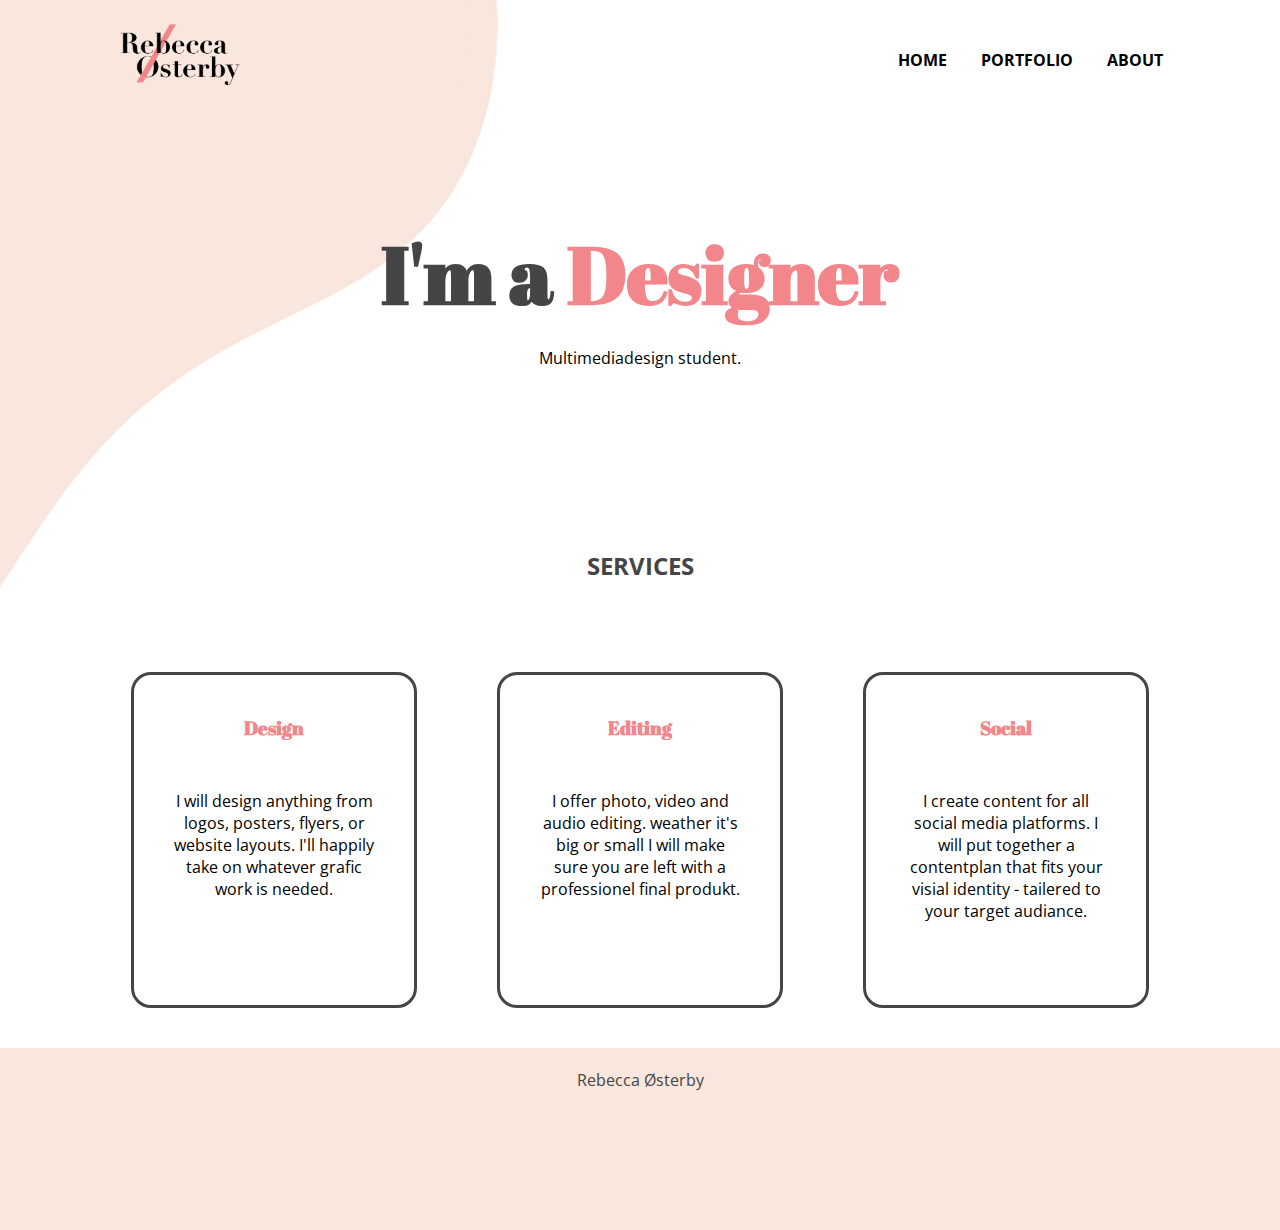
==== about.html @ a35cdff2 "All pages first" ====
<!DOCTYPE html>
<html lang="da"> 
<head>
    <meta charset="utf-8">
    <meta http-equiv="x-ua-compatible" content="ie=edge">
    <meta name="viewport" content="width=device-width, initial-sccale=1.0">
    <link rel="stylesheet" href="stylesheet.css">
    <link href="img/favicon.ico" rel="shortcut icon"  type="image/x-icon"/>
    <title>Min portfolio</title>
</head>
<body>
    <div class="nav-container">
        <nav>
            <img src="img/logo.png" class="logo" alt="logo" >
            <ul>
                <li><a href="index.html">HOME</a></li>
                <li><a href="portfolio.html">PORTFOLIO</a></li>
                <li><a href="about.html">ABOUT</a></li>
            </ul>
        </nav>
    </div>
    
    <section class="intro">
        <h1>I'm a<span> Designer</span></h1>
        <p>Multimediadesign student. </p>
    </section>
    
    <section class="services">
        <h2>SERVICES</h2>
        <div class="container">
            <section class="box1">
                <div class="design">
                    <h3>Design</h3>
                    <p>I will design anything from logos, posters, flyers, or website layouts. I'll happily take on whatever grafic work is needed. </p>
                </div>
                <div class="editing">
                    <h3>Editing</h3>
                    <p>I offer photo, video and audio editing. weather it's big or small I will make sure you are left with a professionel final produkt. </p>
                </div>
                <div class="some">
                    <h3>Social</h3>
                    <p>I create content for all social media platforms. I will put together a contentplan that fits your visial identity - tailered to your target audiance.</p>
                </div>
            </section>
        </div>
    </section>


<footer>
    <p>Rebecca Østerby</p>
</footer>
</body>
</html>
---- stylesheet.css ----
:root{
    --bgg-color: #F9E6DC; 
    --txt-color: #464545; 
    --link-color: rgb(0, 0, 0); 
    --link-hover-color: rgb(119, 118, 118);
    --detail-color: #f3868b; 
}

@font-face {
    font-family: abril;
    src: url(font/AbrilFatface-Regular.ttf);
}

@font-face {
    font-family: open-sans;
    src: url(font/OpenSans-VariableFont_wdth\,wght.ttf);
}

*{
    margin: 0;
    padding: 0;
    font-family: open-sans;
}

body{
    background-image: url(./img/bgg.jpg);
    background-size: cover;
    background-repeat: no-repeat;
    background-attachment: fixed;
}

.nav-container{
    position: relative;
    width: 100%;
    height: 100%;
}

nav{
    display: flex;
    width: 84%;
    margin: auto;
    padding: 20px 0;
    align-items: center;
    justify-content: space-between;
    flex-direction: column;
}

nav ul li{
    display: inline;
    list-style: none;
    margin: 10px 15px;
}

nav ul li a {
    text-decoration: none;
    color: var(--link-color);
    font-weight: bold;
}

nav ul li a:hover {
    color: var(--link-hover-color);
}

.logo {
  width: 100%;
  height: auto;
  max-width: 150px;
  margin-bottom: 10px;
    
}

.intro {
    text-align: center;
    margin-top: 100px;

}

.intro h1{
    font-family: abril;
    font-size: 80px;
    color:var(--txt-color);
    margin-bottom: 20px;

}

span{
    color: var(--detail-color);
    font-family: abril;
}

.services{
    margin-top: 180px;
}

.services h2{
    text-align: center;
    margin: 50px;
    color:var(--txt-color);
}

.container {
    display: flex;
    flex-direction: column;
    align-items: center;
}

.container div {
    margin: 40px;
}

.container h3{
    margin-bottom: 50px;
    color: var(--txt-color);
    font-family: abril;
    color: var(--detail-color);
}

.design, .editing, .some{
    border: 3px solid #464545;
    border-radius: 20px;
    padding: 40px;
    margin: 10px;
    text-align: center;
    width: 200px;
    height: 250px;

}

footer{
    color: #464545;
    background-color:  #F9E6DC;
    text-align: center;
    padding: 21px;
    height: 140px;
}

@media screen and (min-width: 720px) {

    nav{
        flex-direction: row;
    }

    .box1{
        display: flex;
        flex-direction: row;
        justify-content: center;

    }

    
}
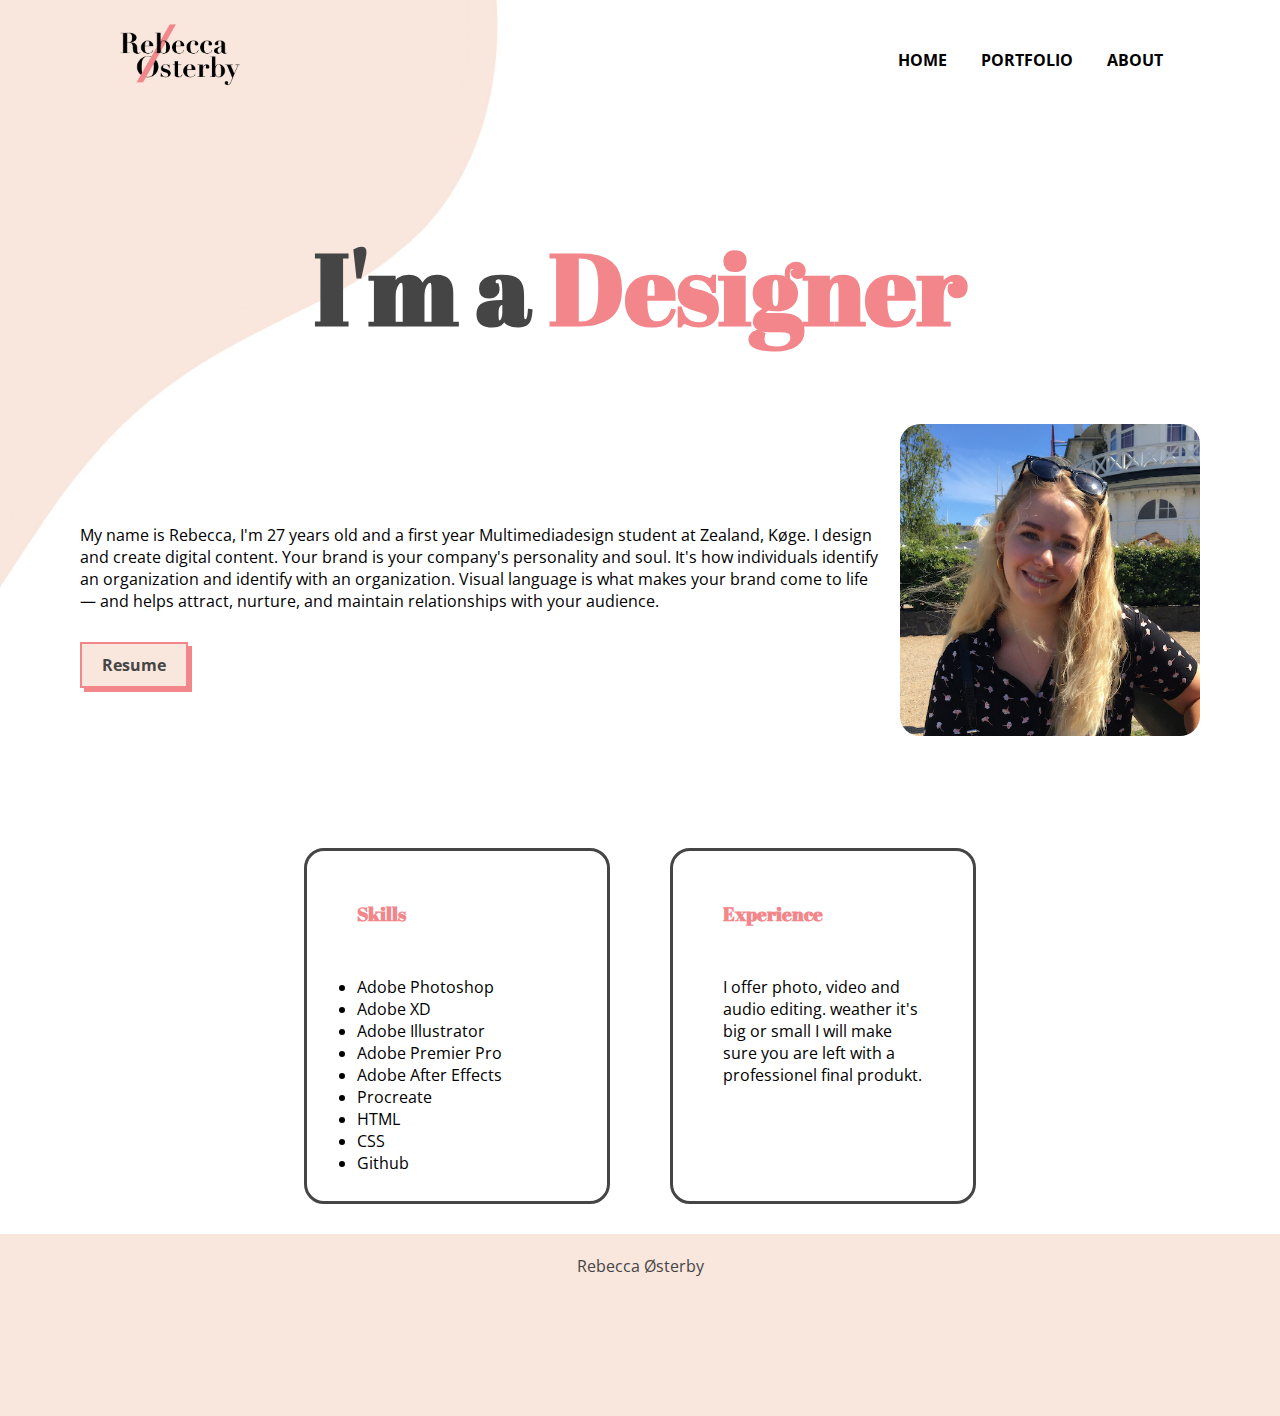
==== commit fcd9f71e: "Halfway done" ====
--- a/about.html
+++ b/about.html
@@ -22,27 +22,36 @@
     
     <section class="intro">
         <h1>I'm a<span> Designer</span></h1>
-        <p>Multimediadesign student. </p>
     </section>
-    
-    <section class="services">
-        <h2>SERVICES</h2>
-        <div class="container">
-            <section class="box1">
-                <div class="design">
-                    <h3>Design</h3>
-                    <p>I will design anything from logos, posters, flyers, or website layouts. I'll happily take on whatever grafic work is needed. </p>
-                </div>
-                <div class="editing">
-                    <h3>Editing</h3>
-                    <p>I offer photo, video and audio editing. weather it's big or small I will make sure you are left with a professionel final produkt. </p>
-                </div>
-                <div class="some">
-                    <h3>Social</h3>
-                    <p>I create content for all social media platforms. I will put together a contentplan that fits your visial identity - tailered to your target audiance.</p>
-                </div>
-            </section>
+
+        <img src="img/mig.png" class="img-me" alt="me">    
+
+    <section class="info">
+        <p>My name is Rebecca, I'm 27 years old and a first year Multimediadesign student at Zealand, Køge. I design and create digital content. Your brand is your company's personality and soul. It's how individuals identify an organization and identify with an organization. Visual language is what makes your brand come to life — and helps attract, nurture, and maintain relationships with your audience.</p>      
+        <a href="#" target="_blank">Resume</a>
+    </section>
+
+    <div class="clr"></div>
+
+    <section class="about">
+        <div class="skills">
+            <h3>Skills</h3>
+        <ul>
+             <li>Adobe Photoshop</li>
+            <li>Adobe XD</li>
+            <li>Adobe Illustrator</li>
+            <li>Adobe Premier Pro</li>
+            <li>Adobe After Effects</li>
+            <li>Procreate</li>
+            <li>HTML</li>
+            <li>CSS</li>
+            <li>Github</li>
+        </ul>
         </div>
+            <div class="experience">
+                <h3>Experience</h3>
+                <p>I offer photo, video and audio editing. weather it's big or small I will make sure you are left with a professionel final produkt. </p>
+         </div>
     </section>
 
 
--- a/stylesheet.css
+++ b/stylesheet.css
@@ -28,6 +28,7 @@
     background-repeat: no-repeat;
     background-attachment: fixed;
 }
+/* Nav css start */
 
 .nav-container{
     position: relative;
@@ -69,6 +70,10 @@
     
 }
 
+/* Nav css slut */
+
+/* Home css start */
+
 .intro {
     text-align: center;
     margin-top: 100px;
@@ -86,6 +91,7 @@
 span{
     color: var(--detail-color);
     font-family: abril;
+    
 }
 
 .services{
@@ -98,17 +104,14 @@
     color:var(--txt-color);
 }
 
-.container {
+.box {
     display: flex;
     flex-direction: column;
     align-items: center;
 }
 
-.container div {
-    margin: 40px;
-}
-
-.container h3{
+
+.box h3{
     margin-bottom: 50px;
     color: var(--txt-color);
     font-family: abril;
@@ -126,6 +129,98 @@
 
 }
 
+/* Home css slut */
+
+/* Portfolio css start */
+
+.work{
+    margin-top: 60px;
+}
+
+.work ul li{
+    margin: 30px;
+    list-style: none;
+}
+
+.work ul li a{
+    font-size: 60px;
+    text-decoration: none;
+    color: var(--txt-color);
+    font-weight: bold;
+    font-style: italic;
+    text-shadow: 5px 5px var(--bgg-color);
+
+}
+
+.work ul li a:hover {
+    color: var(--detail-color);
+}
+
+
+/* About css start */
+
+
+.img-me{
+    display: block;
+    border-radius: 20px;
+    width: 300px;
+    height: auto;
+    margin-left: auto;
+    margin-right: auto;
+    margin-top: 50px;
+    margin-bottom: 50px;
+    
+}
+
+.info{
+    margin: 30px;
+}
+
+
+.info a {
+    background-color: var(--bgg-color);
+    color: var(--txt-color);
+    padding: 10px 20px;
+    text-align: center;
+    text-decoration: none;
+    display: inline-block;
+    margin-top: 30px;
+    margin-bottom: 100px;
+    font-weight: bold;
+    border: 2px solid var(--detail-color);
+    box-shadow: 4px 4px var(--detail-color);
+}
+
+.info a:hover{
+    color: var(--detail-color);
+}
+
+.about{
+    display: flex;
+    flex-direction: column;
+    align-items: center;
+}
+
+.about h3{
+    margin-bottom: 50px;
+    color: var(--txt-color);
+    font-family: abril;
+    color: var(--detail-color);
+}
+
+.skills, .experience {
+    border: 3px solid #464545;
+    border-radius: 20px;
+    padding: 50px;
+    margin: 10px;
+    width: 200px;
+    height: 250px;
+}
+
+/* About css slut */
+
+/* Footer */
+
 footer{
     color: #464545;
     background-color:  #F9E6DC;
@@ -140,12 +235,55 @@
         flex-direction: row;
     }
 
-    .box1{
+    .intro h1{
+        font-size: 100px;
+    }
+
+    .box{
         display: flex;
         flex-direction: row;
         justify-content: center;
-
-    }
-
-    
-}
+        
+    }
+
+    .design, .editing, .some{
+        margin: 30px;
+    }
+
+    .info {
+        margin-left: 80px;
+        margin-top: 170px;
+    }
+    .info p{
+        width: 800px;
+    }
+
+    .img-me{
+        float: right;
+        margin-right: 80px;
+    }
+
+    .clr{
+        clear: both;
+    }
+
+
+    .work{
+        margin: 200px;
+    }
+
+    .work ul li a{
+        font-size: 100px;
+        
+    }
+    .about{
+        flex-direction: row;
+        justify-content: center;
+    }
+
+    .skills, .experience{
+        margin: 30px;
+    }
+
+
+}
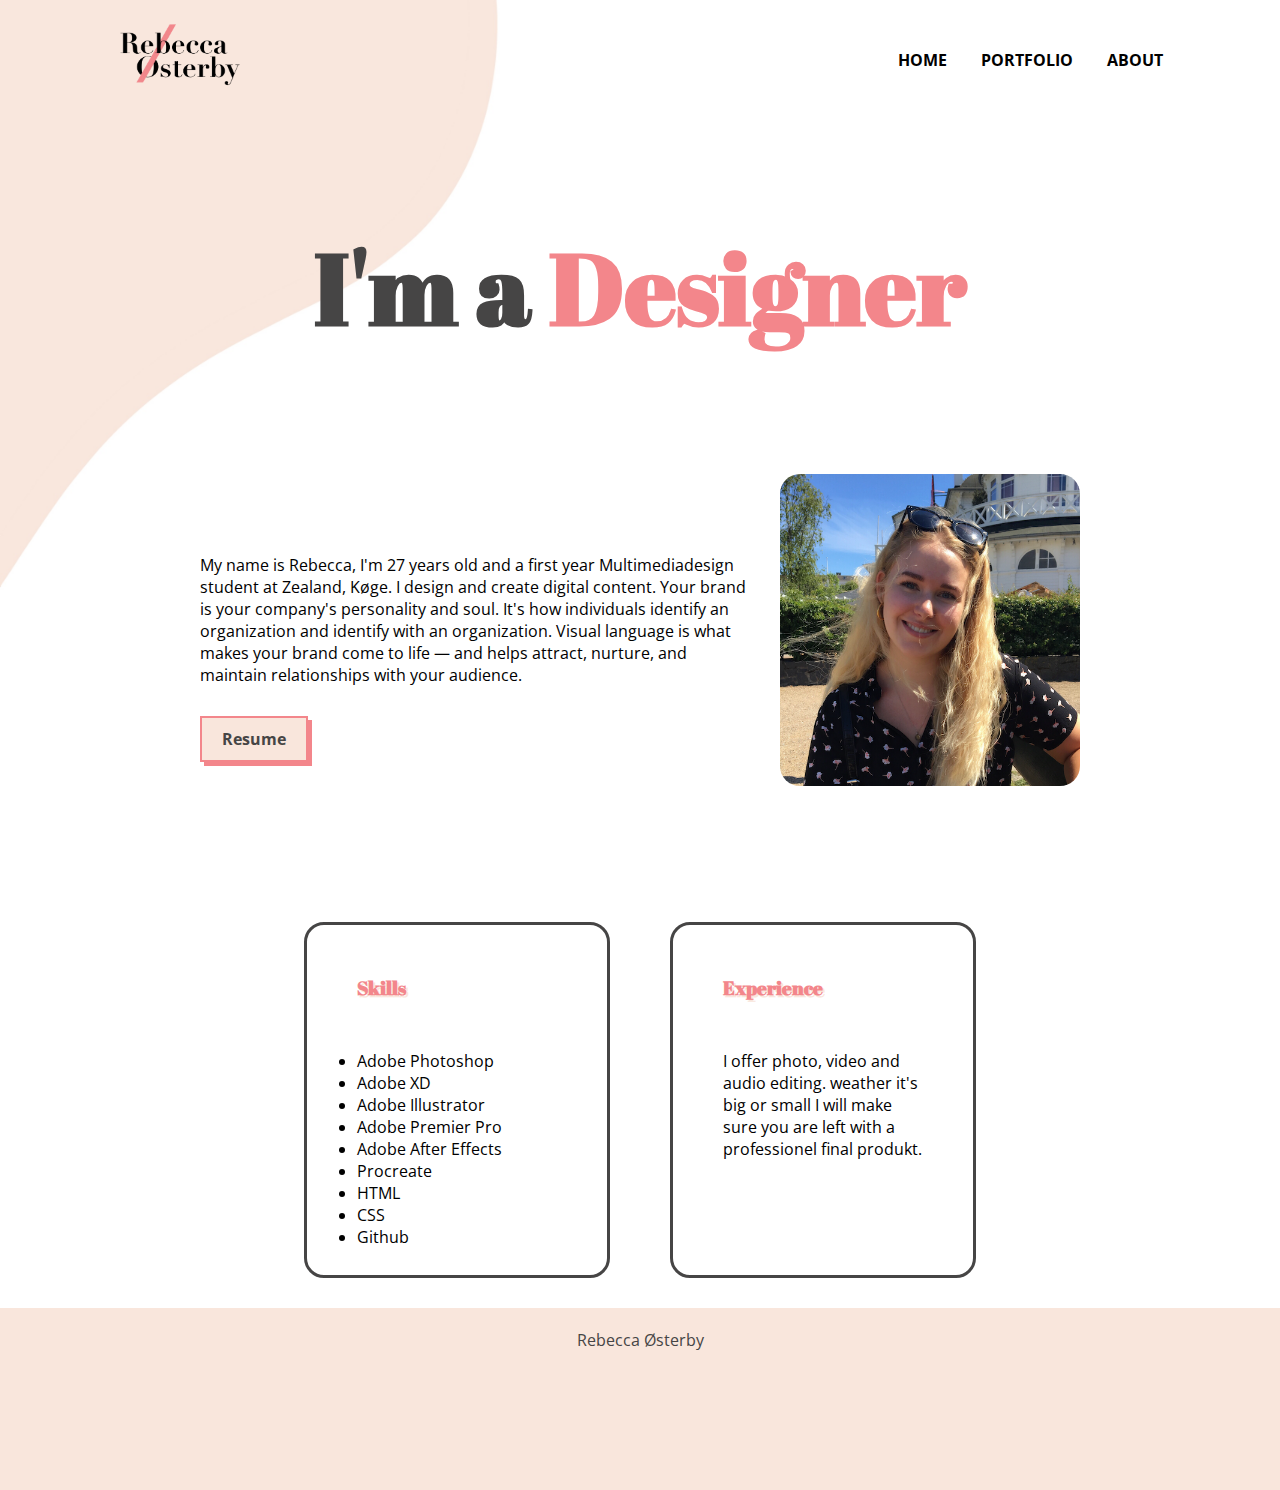
==== commit 6b5108bf: "Button og font rettelser" ====
--- a/about.html
+++ b/about.html
@@ -24,8 +24,10 @@
         <h1>I'm a<span> Designer</span></h1>
     </section>
 
+    <div>
         <img src="img/mig.png" class="img-me" alt="me">    
-
+    </div>
+    
     <section class="info">
         <p>My name is Rebecca, I'm 27 years old and a first year Multimediadesign student at Zealand, Køge. I design and create digital content. Your brand is your company's personality and soul. It's how individuals identify an organization and identify with an organization. Visual language is what makes your brand come to life — and helps attract, nurture, and maintain relationships with your audience.</p>      
         <a href="#" target="_blank">Resume</a>
@@ -37,7 +39,7 @@
         <div class="skills">
             <h3>Skills</h3>
         <ul>
-             <li>Adobe Photoshop</li>
+            <li>Adobe Photoshop</li>
             <li>Adobe XD</li>
             <li>Adobe Illustrator</li>
             <li>Adobe Premier Pro</li>
--- a/stylesheet.css
+++ b/stylesheet.css
@@ -116,6 +116,7 @@
     color: var(--txt-color);
     font-family: abril;
     color: var(--detail-color);
+    text-shadow: 2px 2px var(--bgg-color);
 }
 
 .design, .editing, .some{
@@ -206,6 +207,7 @@
     color: var(--txt-color);
     font-family: abril;
     color: var(--detail-color);
+    text-shadow: 2px 2px var(--bgg-color);
 }
 
 .skills, .experience {
@@ -251,16 +253,16 @@
     }
 
     .info {
-        margin-left: 80px;
-        margin-top: 170px;
+        margin-left: 200px;
+        margin-top: 200px;
     }
     .info p{
-        width: 800px;
+        width: 650px;
     }
 
     .img-me{
         float: right;
-        margin-right: 80px;
+        margin: 100px 200px 100px 30px;
     }
 
     .clr{
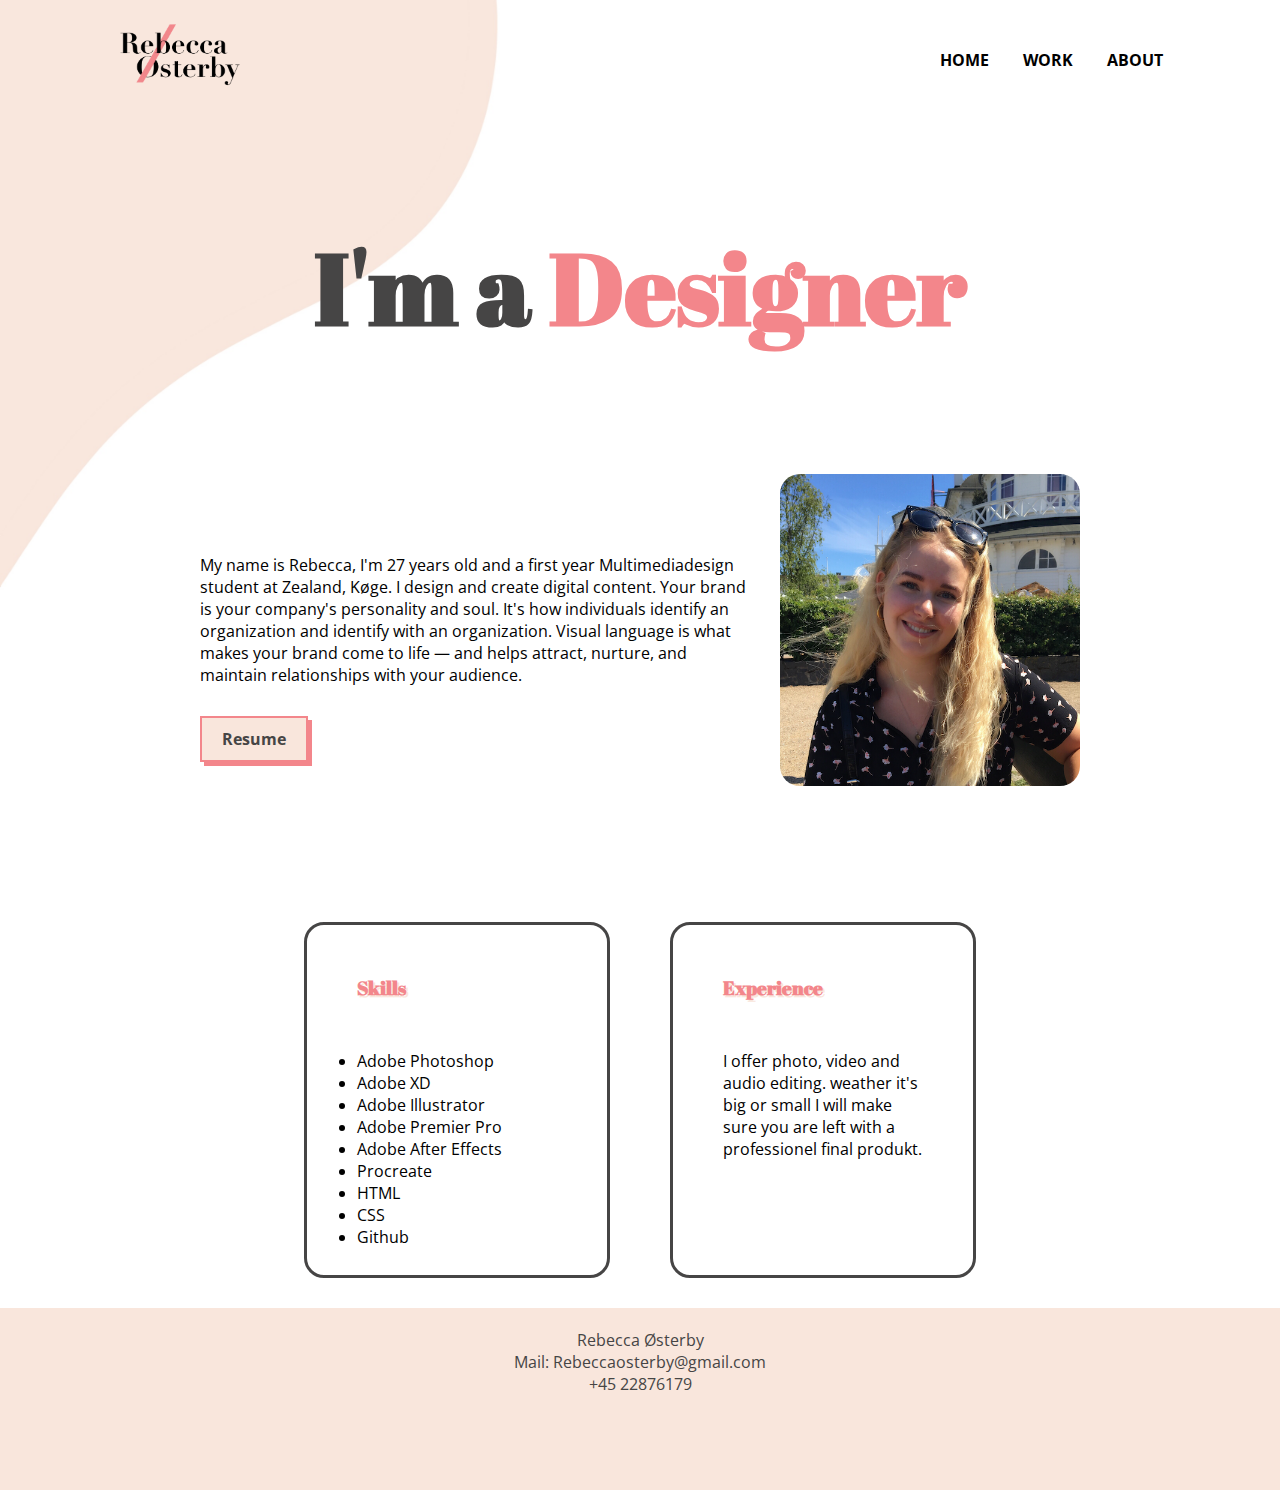
==== commit d918c08c: "work sider tilføjet" ====
--- a/about.html
+++ b/about.html
@@ -6,7 +6,7 @@
     <meta name="viewport" content="width=device-width, initial-sccale=1.0">
     <link rel="stylesheet" href="stylesheet.css">
     <link href="img/favicon.ico" rel="shortcut icon"  type="image/x-icon"/>
-    <title>Min portfolio</title>
+    <title>My portfolio</title>
 </head>
 <body>
     <div class="nav-container">
@@ -14,7 +14,7 @@
             <img src="img/logo.png" class="logo" alt="logo" >
             <ul>
                 <li><a href="index.html">HOME</a></li>
-                <li><a href="portfolio.html">PORTFOLIO</a></li>
+                <li><a href="work.html">WORK</a></li>
                 <li><a href="about.html">ABOUT</a></li>
             </ul>
         </nav>
@@ -27,7 +27,7 @@
     <div>
         <img src="img/mig.png" class="img-me" alt="me">    
     </div>
-    
+
     <section class="info">
         <p>My name is Rebecca, I'm 27 years old and a first year Multimediadesign student at Zealand, Køge. I design and create digital content. Your brand is your company's personality and soul. It's how individuals identify an organization and identify with an organization. Visual language is what makes your brand come to life — and helps attract, nurture, and maintain relationships with your audience.</p>      
         <a href="#" target="_blank">Resume</a>
@@ -59,6 +59,8 @@
 
 <footer>
     <p>Rebecca Østerby</p>
+    <p>Mail: Rebeccaosterby@gmail.com</p>
+    <p>+45 22876179</p>
 </footer>
 </body>
 </html>--- a/stylesheet.css
+++ b/stylesheet.css
@@ -221,6 +221,118 @@
 
 /* About css slut */
 
+/* Rumrejsen css start */
+
+.rumrejsen{
+    margin-top: 100px;
+}
+
+.rumrejsen h2{
+    font-family: abril;
+    color: var(--detail-color);
+    margin: 20px;
+}
+
+.rumrejsen p{
+    margin: 20px;
+}
+
+.img-rum1 {
+    display: block;
+    width: 350px;
+    height: auto;
+    margin-left: auto;
+    margin-right: auto;
+    margin-top: 50px;
+    margin-bottom: 50px;
+    
+}
+
+/* Rumrejsen css slut */
+
+/* LivsLæring css start */
+
+.livslæring{
+    margin-top: 100px;
+}
+
+.livslæring h2{
+    font-family: abril;
+    color: var(--detail-color);
+    margin: 20px;
+}
+
+.livslæring p{
+    margin: 20px;
+}
+
+.img-livslæring {
+    display: block;
+    width: 200px;
+    height: auto;
+    margin-left: auto;
+    margin-right: auto;
+    margin-top: 50px;
+    margin-bottom: 50px;
+    
+}
+
+.img-livslæring2 {
+    display: block;
+    border-radius: 20px;
+    width: 200px;
+    height: auto;
+    margin-left: auto;
+    margin-right: auto;
+    margin-top: 50px;
+    margin-bottom: 50px;
+}
+
+/* LivsLæring css slut */
+
+/* Dans css start */
+
+.dans{
+    margin-top: 100px;
+}
+
+.dans h2{
+    font-family: abril;
+    color: var(--detail-color);
+    margin: 20px;
+}
+
+.dans p{
+    margin: 20px;
+}
+
+.img-dans {
+    display: block;
+    width: 300px;
+    height: auto;
+    margin-left: auto;
+    margin-right: auto;
+    margin-top: 50px;
+    margin-bottom: 50px;
+    
+}
+
+.img-dans2 {
+    display: block;
+    border-radius: 20px;
+    width: 200px;
+    height: auto;
+    margin-left: auto;
+    margin-right: auto;
+    margin-top: 50px;
+    margin-bottom: 50px;
+}
+
+
+/* Dans css slut */
+
+
+
 /* Footer */
 
 footer{
@@ -269,7 +381,6 @@
         clear: both;
     }
 
-
     .work{
         margin: 200px;
     }
@@ -287,5 +398,51 @@
         margin: 30px;
     }
 
-
-}
+    .img-rum1{
+        width: 650px;
+        height: auto;
+    }
+
+    .rumrejsen{
+        margin: 70px;
+    }
+
+    .img-livslæring{
+        width: 650px;
+        height: auto;
+    }
+
+    .img-livslæring2{
+        float: right;
+        margin: 100px 200px 100px 30px;
+    }
+
+    .livslæring{
+        margin-left: 200px;
+        margin-top: 130px;
+    }
+
+    .livslæring p {
+        width: 550px;
+    }
+
+    .img-dans{
+        width: 650px;
+        height: auto;
+    }
+
+    .img-dans2{
+        float: right;
+        margin: 100px 200px 100px 30px;
+    }
+
+    .dans{
+        margin-left: 200px;
+        margin-top: 160px;
+    }
+
+    .dans p {
+        width: 550px;
+    }
+
+}
